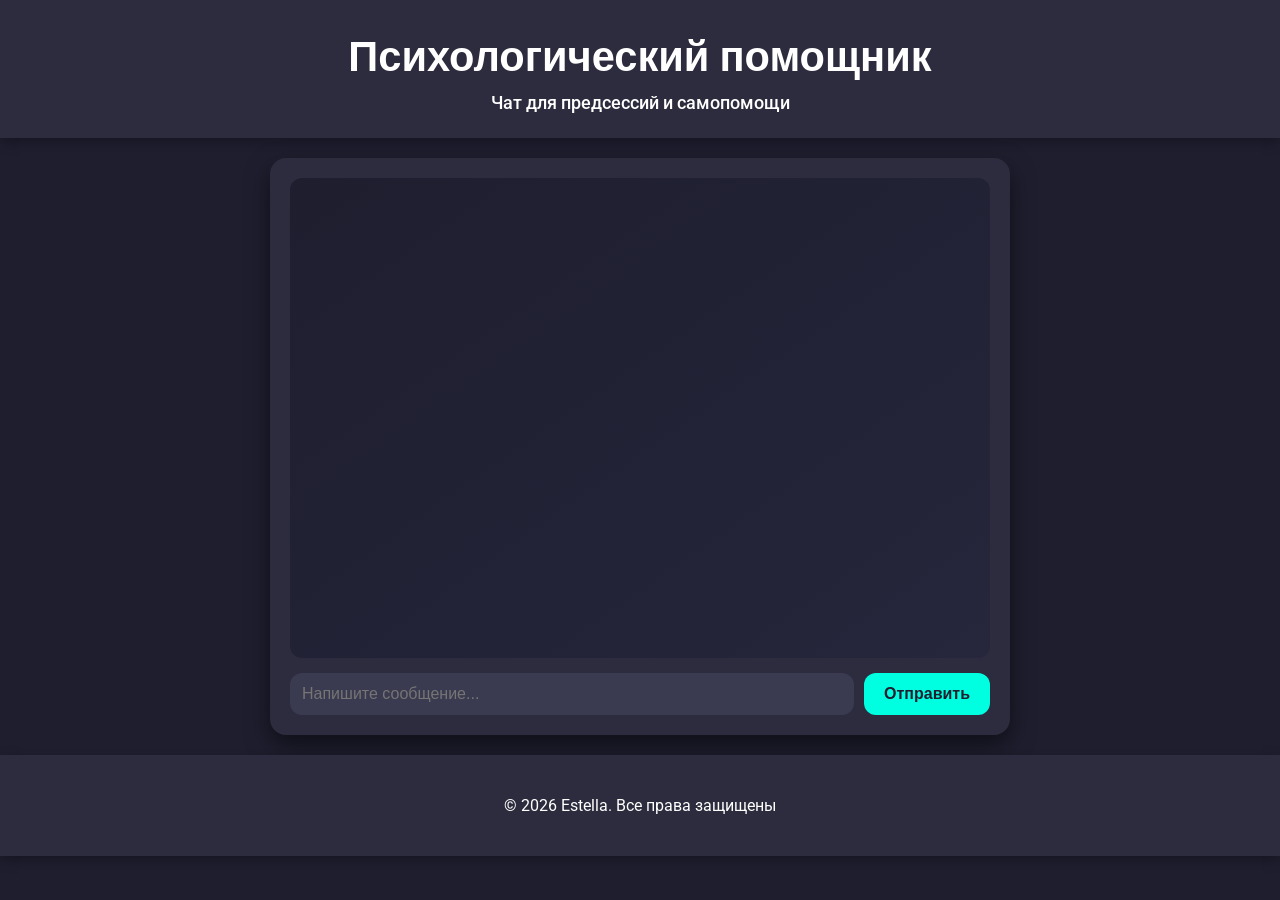
==== index.html @ 55efc918 "Add files via upload" ====
<!DOCTYPE html>
<html lang="ru">
<head>
    <meta charset="UTF-8">
    <title>Психологический помощник</title>

    <!-- Google Fonts -->
    <link href="https://fonts.googleapis.com/css2?family=Poppins:wght@400;600&family=Roboto:wght@400;500&display=swap" rel="stylesheet">

    <link rel="stylesheet" href="style.css">
</head>
<body>

<header>
    <h1>Психологический помощник</h1>
    <p>Чат для предсессий и самопомощи</p>
</header>

<main>
    <div id="chatBox">
        <!-- Сообщения будут здесь -->
    </div>
    <div id="inputWrapper">
        <input type="text" id="userInput" placeholder="Напишите сообщение..." />
        <button id="sendBtn">Отправить</button>
    </div>
</main>

<footer>
    <p>© 2026 Estella. Все права защищены</p>
</footer>

<script src="script.js"></script>
</body>
</html>
---- style.css ----
/* Общий стиль */
body {
    font-family: 'Roboto', sans-serif;
    background-color: #1e1e2f;
    color: #fff;
    margin: 0;
    padding: 0;
}

header, footer {
    background-color: #2c2c3e;
    color: #fff;
    text-align: center;
    padding: 25px 0;
    box-shadow: 0 4px 12px rgba(0,0,0,0.3);
}

header h1 {
    font-family: 'Poppins', sans-serif;
    font-weight: 600;
    font-size: 2.6em;
    margin: 0;
}

header p {
    font-weight: 500;
    font-size: 1.1em;
    margin: 5px 0 0;
}

main {
    max-width: 700px;
    margin: 20px auto;
    padding: 20px;
    background-color: #2c2c3e;
    border-radius: 16px;
    box-shadow: 0 10px 25px rgba(0,0,0,0.5);
}

/* Чат */
#chatBox {
    height: 450px;
    overflow-y: auto;
    padding: 15px;
    border-radius: 12px;
    background: linear-gradient(145deg, #1e1e2f, #26263c);
    margin-bottom: 15px;
    display: flex;
    flex-direction: column;
}

/* Сообщения */
.userMsg {
    background-color: #3a3a50;
    color: #fff;
    padding: 12px 16px;
    border-radius: 14px;
    margin: 6px 0;
    text-align: right;
    max-width: 75%;
    align-self: flex-end;
    box-shadow: 0 4px 10px rgba(0,0,0,0.3);
    animation: slideIn 0.4s ease;
}

.botMsg {
    background-color: #2dd7b7;
    color: #1e1e2f;
    padding: 12px 16px;
    border-radius: 14px;
    margin: 6px 0;
    text-align: left;
    max-width: 75%;
    align-self: flex-start;
    box-shadow: 0 4px 10px rgba(0,0,0,0.3);
    animation: slideIn 0.4s ease;
}

/* Инпут и кнопка */
#inputWrapper {
    display: flex;
    gap: 10px;
}

#userInput {
    flex: 1;
    padding: 12px;
    border-radius: 12px;
    border: none;
    outline: none;
    background-color: #3a3a50;
    color: #fff;
    font-size: 1em;
    transition: 0.3s;
}

#userInput:focus {
    background-color: #4a4a66;
}

button {
    padding: 12px 20px;
    border-radius: 12px;
    border: none;
    background-color: #00ffe0;
    color: #1e1e2f;
    font-weight: 600;
    cursor: pointer;
    font-size: 1em;
    transition: background 0.3s, transform 0.2s;
}

button:hover {
    background-color: #00c9b0;
    transform: translateY(-2px);
}

/* Анимация появления */
@keyframes slideIn {
    0% {opacity: 0; transform: translateY(20px);}
    100% {opacity: 1; transform: translateY(0);}
}
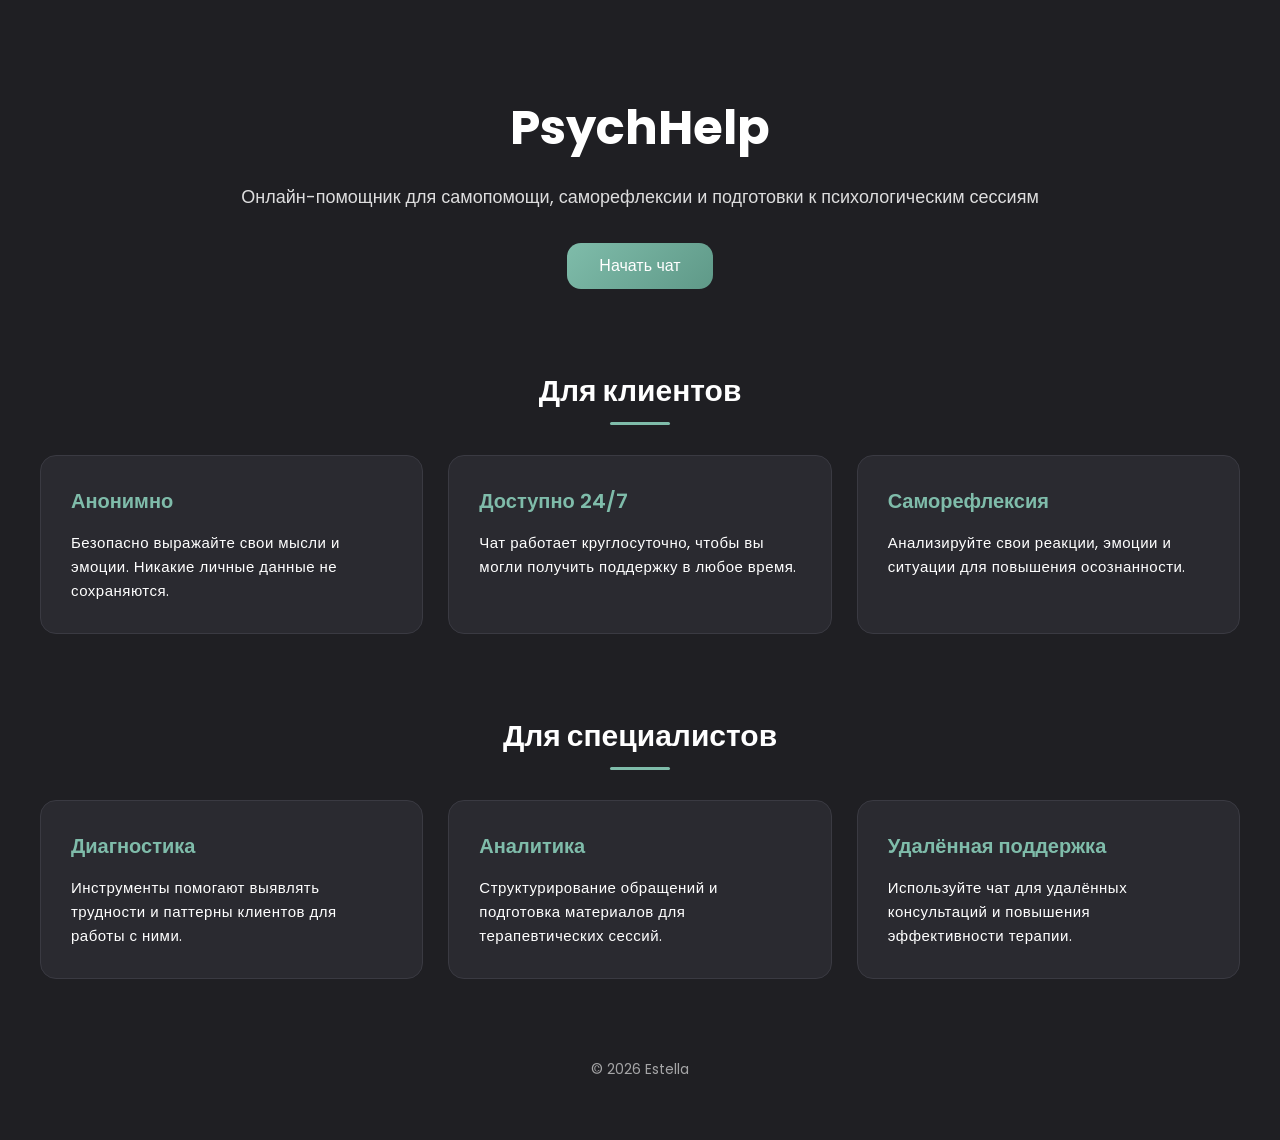
==== commit f60b4606: "Add files via upload" ====
--- a/index.html
+++ b/index.html
@@ -1,35 +1,67 @@
 <!DOCTYPE html>
 <html lang="ru">
 <head>
-    <meta charset="UTF-8">
-    <title>Психологический помощник</title>
-
-    <!-- Google Fonts -->
-    <link href="https://fonts.googleapis.com/css2?family=Poppins:wght@400;600&family=Roboto:wght@400;500&display=swap" rel="stylesheet">
-
-    <link rel="stylesheet" href="style.css">
+<meta charset="UTF-8">
+<title>PsychHelp</title>
+<link href="https://fonts.googleapis.com/css2?family=Poppins:wght@400;500;600;700&display=swap" rel="stylesheet">
+<link rel="stylesheet" href="style.css">
 </head>
 <body>
 
-<header>
-    <h1>Психологический помощник</h1>
-    <p>Чат для предсессий и самопомощи</p>
-</header>
+<div class="container">
 
-<main>
-    <div id="chatBox">
-        <!-- Сообщения будут здесь -->
+    <!-- HERO -->
+    <div class="hero">
+        <h1>PsychHelp</h1>
+        <p>Онлайн-помощник для самопомощи, саморефлексии и подготовки к психологическим сессиям</p>
+        <button onclick="window.location.href='chat.html'">Начать чат</button>
     </div>
-    <div id="inputWrapper">
-        <input type="text" id="userInput" placeholder="Напишите сообщение..." />
-        <button id="sendBtn">Отправить</button>
+
+    <!-- СЕКЦИЯ ДЛЯ КЛИЕНТОВ -->
+    <div class="section-title">Для клиентов</div>
+    <div class="features">
+
+        <div class="card">
+            <h3>Анонимно</h3>
+            <p>Безопасно выражайте свои мысли и эмоции. Никакие личные данные не сохраняются.</p>
+        </div>
+
+        <div class="card">
+            <h3>Доступно 24/7</h3>
+            <p>Чат работает круглосуточно, чтобы вы могли получить поддержку в любое время.</p>
+        </div>
+
+        <div class="card">
+            <h3>Саморефлексия</h3>
+            <p>Анализируйте свои реакции, эмоции и ситуации для повышения осознанности.</p>
+        </div>
+
     </div>
-</main>
 
-<footer>
-    <p>© 2026 Estella. Все права защищены</p>
-</footer>
+    <!-- СЕКЦИЯ ДЛЯ СПЕЦИАЛИСТОВ -->
+    <div class="section-title">Для специалистов</div>
+    <div class="features">
 
-<script src="script.js"></script>
+        <div class="card">
+            <h3>Диагностика</h3>
+            <p>Инструменты помогают выявлять трудности и паттерны клиентов для работы с ними.</p>
+        </div>
+
+        <div class="card">
+            <h3>Аналитика</h3>
+            <p>Структурирование обращений и подготовка материалов для терапевтических сессий.</p>
+        </div>
+
+        <div class="card">
+            <h3>Удалённая поддержка</h3>
+            <p>Используйте чат для удалённых консультаций и повышения эффективности терапии.</p>
+        </div>
+
+    </div>
+
+    <div class="footer">© 2026 Estella</div>
+
+</div>
+
 </body>
 </html>
--- a/style.css
+++ b/style.css
@@ -1,122 +1,136 @@
-/* Общий стиль */
+/* БАЗА */
 body {
-    font-family: 'Roboto', sans-serif;
-    background-color: #1e1e2f;
-    color: #fff;
     margin: 0;
-    padding: 0;
+    font-family: 'Poppins', sans-serif;
+    background: #1f1f23;
+    color: #ffffff;
+    transition: background 0.3s, color 0.3s;
 }
 
-header, footer {
-    background-color: #2c2c3e;
-    color: #fff;
-    text-align: center;
-    padding: 25px 0;
-    box-shadow: 0 4px 12px rgba(0,0,0,0.3);
+.container {
+    max-width: 1200px;
+    margin: auto;
+    padding: 60px 20px;
 }
 
-header h1 {
-    font-family: 'Poppins', sans-serif;
-    font-weight: 600;
-    font-size: 2.6em;
-    margin: 0;
+/* HERO */
+.hero {
+    text-align: center;
+    margin-bottom: 80px;
+    animation: fadeSlide 0.8s ease-out;
 }
 
-header p {
-    font-weight: 500;
-    font-size: 1.1em;
-    margin: 5px 0 0;
+.hero h1 {
+    font-size: 48px;
+    font-weight: 700;
+    margin-bottom: 15px;
+    color: #ffffff;
 }
 
-main {
-    max-width: 700px;
-    margin: 20px auto;
-    padding: 20px;
-    background-color: #2c2c3e;
-    border-radius: 16px;
-    box-shadow: 0 10px 25px rgba(0,0,0,0.5);
+.hero p {
+    font-size: 18px;
+    opacity: 0.85;
+    line-height: 1.7;
+    margin-bottom: 30px;
 }
 
-/* Чат */
-#chatBox {
-    height: 450px;
-    overflow-y: auto;
-    padding: 15px;
-    border-radius: 12px;
-    background: linear-gradient(145deg, #1e1e2f, #26263c);
-    margin-bottom: 15px;
+.hero button {
+    padding: 14px 32px;
+    font-size: 16px;
+    border: none;
+    border-radius: 14px;
+    background: linear-gradient(135deg, #7fbcaa, #5f9988);
+    color: white;
+    cursor: pointer;
+    transition: transform 0.3s, box-shadow 0.3s, background 0.3s;
+}
+
+.hero button:hover {
+    transform: scale(1.05);
+    box-shadow: 0 12px 30px rgba(127,188,170,0.4);
+}
+
+/* СЕКЦИИ */
+.section-title {
+    text-align: center;
+    font-size: 30px;
+    font-weight: 700;
+    margin-bottom: 30px;
+    color: #ffffff;
+    position: relative;
+    animation: fadeSlide 1s ease-out;
+}
+
+.section-title::after {
+    content: "";
+    display: block;
+    width: 60px;
+    height: 3px;
+    background: #7fbcaa;
+    margin: 8px auto 0 auto;
+    border-radius: 2px;
+}
+
+/* СЕТКА КАРТОЧЕК */
+.features {
+    display: flex;
+    gap: 25px;
+    justify-content: space-between;
+    margin-bottom: 80px;
+    flex-wrap: wrap;
+}
+
+/* КАРТОЧКИ */
+.card {
+    background: #2a2a30;
+    flex: 1;
+    min-width: 250px;
+    padding: 30px;
+    border-radius: 16px;
+    border: 1px solid #3a3a42;
     display: flex;
     flex-direction: column;
+    box-sizing: border-box;
+    transition: transform 0.4s, box-shadow 0.4s;
+    animation: fadeSlide 1.2s ease-out;
 }
 
-/* Сообщения */
-.userMsg {
-    background-color: #3a3a50;
-    color: #fff;
-    padding: 12px 16px;
-    border-radius: 14px;
-    margin: 6px 0;
-    text-align: right;
-    max-width: 75%;
-    align-self: flex-end;
-    box-shadow: 0 4px 10px rgba(0,0,0,0.3);
-    animation: slideIn 0.4s ease;
+.card:hover {
+    transform: translateY(-6px);
+    box-shadow: 0 12px 28px rgba(127,188,170,0.3);
 }
 
-.botMsg {
-    background-color: #2dd7b7;
-    color: #1e1e2f;
-    padding: 12px 16px;
-    border-radius: 14px;
-    margin: 6px 0;
-    text-align: left;
-    max-width: 75%;
-    align-self: flex-start;
-    box-shadow: 0 4px 10px rgba(0,0,0,0.3);
-    animation: slideIn 0.4s ease;
+.card h3 {
+    margin-top: 0;
+    margin-bottom: 15px;
+    font-weight: 600;
+    font-size: 20px;
+    color: #7fbcaa;
 }
 
-/* Инпут и кнопка */
-#inputWrapper {
-    display: flex;
-    gap: 10px;
+.card p {
+    font-size: 15px;
+    line-height: 1.6;
+    margin: 0;
+    text-align: left;
+    letter-spacing: 0.5px;
 }
 
-#userInput {
-    flex: 1;
-    padding: 12px;
-    border-radius: 12px;
-    border: none;
-    outline: none;
-    background-color: #3a3a50;
-    color: #fff;
-    font-size: 1em;
-    transition: 0.3s;
+/* FOOTER */
+.footer {
+    text-align: center;
+    font-size: 14px;
+    opacity: 0.6;
 }
 
-#userInput:focus {
-    background-color: #4a4a66;
-}
-
-button {
-    padding: 12px 20px;
-    border-radius: 12px;
-    border: none;
-    background-color: #00ffe0;
-    color: #1e1e2f;
-    font-weight: 600;
-    cursor: pointer;
-    font-size: 1em;
-    transition: background 0.3s, transform 0.2s;
-}
-
-button:hover {
-    background-color: #00c9b0;
-    transform: translateY(-2px);
-}
-
-/* Анимация появления */
-@keyframes slideIn {
-    0% {opacity: 0; transform: translateY(20px);}
-    100% {opacity: 1; transform: translateY(0);}
+/* ПЛАВНОЕ ПОЯВЛЕНИЕ */
+@keyframes fadeSlide {
+    from {
+        opacity: 0;
+        transform: translateY(20px);
+    }
+    to {
+        opacity: 1;
+        transform: translateY(0);
+    }
 }
